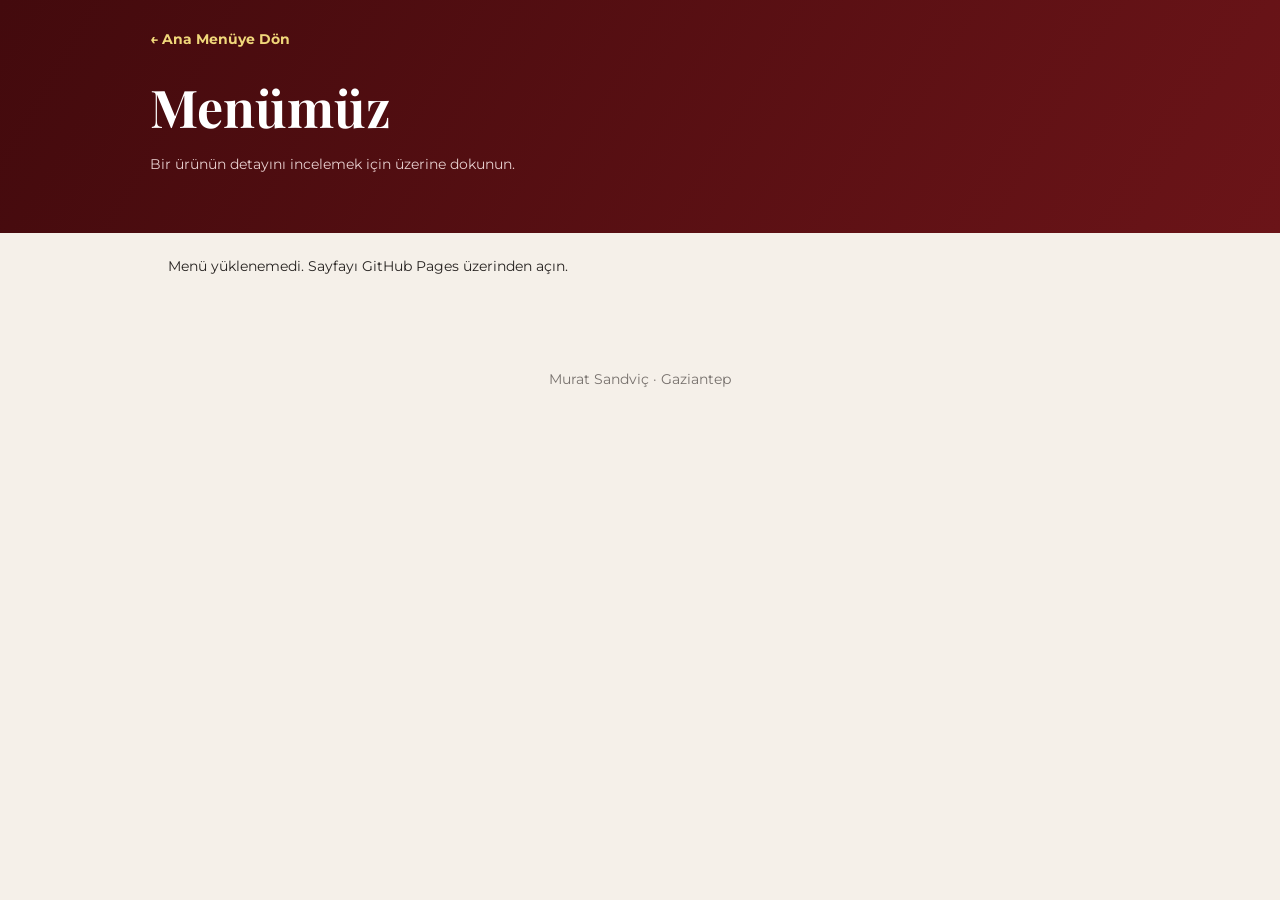
==== kategori.html @ 51e78edb "Create kategori.html" ====
<!doctype html><html lang="tr"><head><meta charset="utf-8"><meta name="viewport" content="width=device-width,initial-scale=1"><meta name="theme-color" content="#6b1418"><title>Murat Sandviç | Kategori</title><link href="https://fonts.googleapis.com/css2?family=Montserrat:wght@400;600;700;800&family=Playfair+Display:wght@700&display=swap" rel="stylesheet"><style>:root{--primary:#6b1418;--cream:#fdfbf7;--text:#272321;--muted:#77716d}*{box-sizing:border-box}body{margin:0;background:#f5f0e9;color:var(--text);font:14px Montserrat,sans-serif}header{background:linear-gradient(120deg,#430a0d,#6b1418);color:white;padding:30px 18px 46px}main,.inner{max-width:980px;margin:auto}main{padding:24px 18px 70px}a{color:inherit;text-decoration:none}.back{color:#f0d77a;font-weight:700}h1{font:700 clamp(32px,6vw,52px) 'Playfair Display',serif;margin:24px 0 0}.subtitle{color:#e7cece}.grid{display:grid;grid-template-columns:repeat(auto-fit,minmax(260px,1fr));gap:14px}.product{border:1px solid #ebdfd7;border-radius:17px;background:white;text-align:left;padding:22px;cursor:pointer;font:inherit;box-shadow:0 9px 25px #3511110b}.product:hover{transform:translateY(-2px);border-color:#6b1418}.product strong{color:#6b1418;display:block;font-size:16px;margin-bottom:9px}.product span{font-size:12px;color:#77716d;line-height:1.6}.product em{display:block;color:#6b1418;font-weight:800;font-style:normal;margin-top:14px}.badge{font-size:11px;color:#96731d;font-weight:800}footer{text-align:center;color:#77716d;padding:25px}</style><style>
.menu-card{cursor:pointer}.menu-card:focus-visible,.category-link:focus-visible{outline:3px solid var(--gold);outline-offset:3px}
.category-pages{display:flex;flex-wrap:wrap;gap:10px;margin:0 0 22px}.category-link{display:inline-flex;align-items:center;gap:10px;padding:12px 17px;background:white;border:1px solid #e7d9cc;border-radius:14px;color:var(--primary);font-weight:800;font-size:13px;box-shadow:0 6px 18px #4515150b}.category-link:hover{background:var(--primary);color:white}
.product-overlay{position:fixed;inset:0;z-index:9999;background:#16090bd1;display:none;align-items:center;justify-content:center;padding:18px;backdrop-filter:blur(5px)}.product-overlay.open{display:flex}.product-dialog{background:var(--cream);color:var(--text);width:min(580px,100%);max-height:90vh;overflow:auto;border-radius:24px;padding:clamp(22px,5vw,36px);box-shadow:0 28px 90px #0006;position:relative}.product-dialog h2{font:700 clamp(26px,5vw,38px) 'Playfair Display',serif;color:var(--primary);margin:14px 0}.product-dialog p{color:var(--muted);font-size:14px;line-height:1.8}.product-close{position:absolute;right:18px;top:18px;border:0;background:#eee1d8;border-radius:50%;height:36px;width:36px;cursor:pointer;font-size:24px}.product-dialog .detail-price{font-size:21px;color:var(--primary);font-weight:800;margin-top:18px}.video-box{margin-top:22px}.video-box h3{margin-bottom:12px;color:var(--primary);font-size:15px}.video-box video,.video-box iframe{width:100%;aspect-ratio:16/9;border:0;border-radius:14px;background:#140c0c}
</style></head><body><header><div class="inner"><a class="back" href="index.html#menu">← Ana Menüye Dön</a><h1 id="heading">Menümüz</h1><p class="subtitle">Bir ürünün detayını incelemek için üzerine dokunun.</p></div></header><main><div class="grid" id="products"></div></main><footer>Murat Sandviç · Gaziantep</footer><div class="product-overlay" id="productOverlay" role="presentation"><div class="product-dialog" role="dialog" aria-modal="true" aria-labelledby="detailTitle" tabindex="-1"><button class="product-close" id="productClose" aria-label="Kapat">×</button><span class="badge">MURAT SANDVİÇ</span><h2 id="detailTitle"></h2><p id="detailDescription"></p><div class="detail-price" id="detailPrice"></div><div class="video-box" id="detailVideo" hidden></div></div></div><script>
window.MURAT_VIDEOS = { /* Örnek: "italyan sandviç": "https://www.youtube.com/embed/VIDEO_ID" veya "videos/italyan.mp4" */ };
(function(){const overlay=document.getElementById('productOverlay');if(!overlay)return;const close=document.getElementById('productClose');const dialog=overlay.querySelector('.product-dialog');let previousFocus=null;
function openProduct(item){previousFocus=document.activeElement;document.getElementById('detailTitle').textContent=item.name||'';document.getElementById('detailDescription').textContent=item.description||'Ürün bilgisi yakında eklenecek.';document.getElementById('detailPrice').textContent=item.price||'';const box=document.getElementById('detailVideo');box.replaceChildren();const url=item.video||window.MURAT_VIDEOS[(item.name||'').toLocaleLowerCase('tr-TR')];box.hidden=!url;if(url){const title=document.createElement('h3');title.textContent='Ürün Videosu';box.append(title);if(/^https:\/\/(www\.)?(youtube\.com\/embed\/|youtube-nocookie\.com\/embed\/)/.test(url)){const frame=document.createElement('iframe');frame.src=url;frame.title='Ürün videosu';frame.allow='accelerometer; autoplay; encrypted-media; gyroscope; picture-in-picture';frame.allowFullscreen=true;frame.loading='lazy';box.append(frame)}else if(/^(videos\/|https:\/\/).+\.mp4(\?.*)?$/i.test(url)){const video=document.createElement('video');video.controls=true;video.preload='none';video.src=url;box.append(video)}else{box.hidden=true}}overlay.classList.add('open');document.body.style.overflow='hidden';dialog.focus()}
function hide(){overlay.classList.remove('open');document.body.style.overflow='';document.getElementById('detailVideo').replaceChildren();previousFocus?.focus()}
close.addEventListener('click',hide);overlay.addEventListener('click',e=>{if(e.target===overlay)hide()});document.addEventListener('keydown',e=>{if(!overlay.classList.contains('open'))return;if(e.key==='Escape')hide();if(e.key==='Tab'){const nodes=[...dialog.querySelectorAll('button,a,[tabindex]:not([tabindex="-1"]),video[controls]')];if(!nodes.length)return;const first=nodes[0],last=nodes[nodes.length-1];if(e.shiftKey&&document.activeElement===first){e.preventDefault();last.focus()}else if(!e.shiftKey&&document.activeElement===last){e.preventDefault();first.focus()}}});window.showMuratProduct=openProduct;
})();
</script><script>const names={sandvic:'Sandviçler',kahvalti:'Kahvaltı',tost:'Tostlar',icecek:'İçecekler'};const category=new URLSearchParams(location.search).get('tur');document.getElementById('heading').textContent=names[category]||'Menümüz';fetch('urunler.json').then(r=>{if(!r.ok)throw Error('Menü yüklenemedi');return r.json()}).then(items=>{const grid=document.getElementById('products');const filtered=items.filter(i=>!names[category]||i.category===category);filtered.forEach(item=>{const btn=document.createElement('button');btn.className='product';const name=document.createElement('strong');name.textContent=item.name;const desc=document.createElement('span');desc.textContent=item.description;const price=document.createElement('em');price.textContent=item.price;btn.append(name,desc,price);btn.addEventListener('click',()=>showMuratProduct(item));grid.append(btn)})}).catch(()=>document.getElementById('products').textContent='Menü yüklenemedi. Sayfayı GitHub Pages üzerinden açın.');</script></body></html>
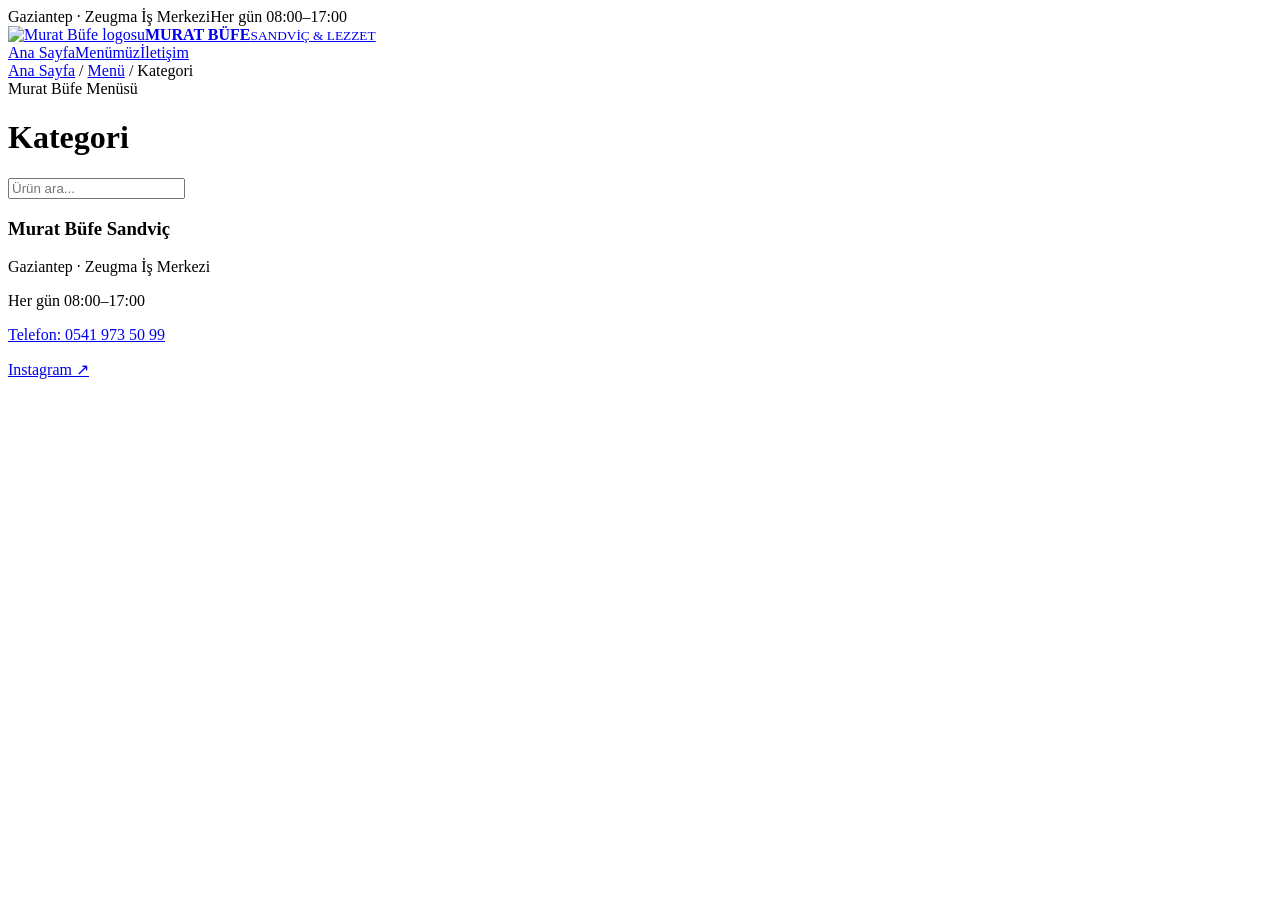
==== commit f2f7818f: "Update kategori.html" ====
--- a/kategori.html
+++ b/kategori.html
@@ -1,12 +1 @@
-<!doctype html><html lang="tr"><head><meta charset="utf-8"><meta name="viewport" content="width=device-width,initial-scale=1"><meta name="theme-color" content="#6b1418"><title>Murat Sandviç | Kategori</title><link href="https://fonts.googleapis.com/css2?family=Montserrat:wght@400;600;700;800&family=Playfair+Display:wght@700&display=swap" rel="stylesheet"><style>:root{--primary:#6b1418;--cream:#fdfbf7;--text:#272321;--muted:#77716d}*{box-sizing:border-box}body{margin:0;background:#f5f0e9;color:var(--text);font:14px Montserrat,sans-serif}header{background:linear-gradient(120deg,#430a0d,#6b1418);color:white;padding:30px 18px 46px}main,.inner{max-width:980px;margin:auto}main{padding:24px 18px 70px}a{color:inherit;text-decoration:none}.back{color:#f0d77a;font-weight:700}h1{font:700 clamp(32px,6vw,52px) 'Playfair Display',serif;margin:24px 0 0}.subtitle{color:#e7cece}.grid{display:grid;grid-template-columns:repeat(auto-fit,minmax(260px,1fr));gap:14px}.product{border:1px solid #ebdfd7;border-radius:17px;background:white;text-align:left;padding:22px;cursor:pointer;font:inherit;box-shadow:0 9px 25px #3511110b}.product:hover{transform:translateY(-2px);border-color:#6b1418}.product strong{color:#6b1418;display:block;font-size:16px;margin-bottom:9px}.product span{font-size:12px;color:#77716d;line-height:1.6}.product em{display:block;color:#6b1418;font-weight:800;font-style:normal;margin-top:14px}.badge{font-size:11px;color:#96731d;font-weight:800}footer{text-align:center;color:#77716d;padding:25px}</style><style>
-.menu-card{cursor:pointer}.menu-card:focus-visible,.category-link:focus-visible{outline:3px solid var(--gold);outline-offset:3px}
-.category-pages{display:flex;flex-wrap:wrap;gap:10px;margin:0 0 22px}.category-link{display:inline-flex;align-items:center;gap:10px;padding:12px 17px;background:white;border:1px solid #e7d9cc;border-radius:14px;color:var(--primary);font-weight:800;font-size:13px;box-shadow:0 6px 18px #4515150b}.category-link:hover{background:var(--primary);color:white}
-.product-overlay{position:fixed;inset:0;z-index:9999;background:#16090bd1;display:none;align-items:center;justify-content:center;padding:18px;backdrop-filter:blur(5px)}.product-overlay.open{display:flex}.product-dialog{background:var(--cream);color:var(--text);width:min(580px,100%);max-height:90vh;overflow:auto;border-radius:24px;padding:clamp(22px,5vw,36px);box-shadow:0 28px 90px #0006;position:relative}.product-dialog h2{font:700 clamp(26px,5vw,38px) 'Playfair Display',serif;color:var(--primary);margin:14px 0}.product-dialog p{color:var(--muted);font-size:14px;line-height:1.8}.product-close{position:absolute;right:18px;top:18px;border:0;background:#eee1d8;border-radius:50%;height:36px;width:36px;cursor:pointer;font-size:24px}.product-dialog .detail-price{font-size:21px;color:var(--primary);font-weight:800;margin-top:18px}.video-box{margin-top:22px}.video-box h3{margin-bottom:12px;color:var(--primary);font-size:15px}.video-box video,.video-box iframe{width:100%;aspect-ratio:16/9;border:0;border-radius:14px;background:#140c0c}
-</style></head><body><header><div class="inner"><a class="back" href="index.html#menu">← Ana Menüye Dön</a><h1 id="heading">Menümüz</h1><p class="subtitle">Bir ürünün detayını incelemek için üzerine dokunun.</p></div></header><main><div class="grid" id="products"></div></main><footer>Murat Sandviç · Gaziantep</footer><div class="product-overlay" id="productOverlay" role="presentation"><div class="product-dialog" role="dialog" aria-modal="true" aria-labelledby="detailTitle" tabindex="-1"><button class="product-close" id="productClose" aria-label="Kapat">×</button><span class="badge">MURAT SANDVİÇ</span><h2 id="detailTitle"></h2><p id="detailDescription"></p><div class="detail-price" id="detailPrice"></div><div class="video-box" id="detailVideo" hidden></div></div></div><script>
-window.MURAT_VIDEOS = { /* Örnek: "italyan sandviç": "https://www.youtube.com/embed/VIDEO_ID" veya "videos/italyan.mp4" */ };
-(function(){const overlay=document.getElementById('productOverlay');if(!overlay)return;const close=document.getElementById('productClose');const dialog=overlay.querySelector('.product-dialog');let previousFocus=null;
-function openProduct(item){previousFocus=document.activeElement;document.getElementById('detailTitle').textContent=item.name||'';document.getElementById('detailDescription').textContent=item.description||'Ürün bilgisi yakında eklenecek.';document.getElementById('detailPrice').textContent=item.price||'';const box=document.getElementById('detailVideo');box.replaceChildren();const url=item.video||window.MURAT_VIDEOS[(item.name||'').toLocaleLowerCase('tr-TR')];box.hidden=!url;if(url){const title=document.createElement('h3');title.textContent='Ürün Videosu';box.append(title);if(/^https:\/\/(www\.)?(youtube\.com\/embed\/|youtube-nocookie\.com\/embed\/)/.test(url)){const frame=document.createElement('iframe');frame.src=url;frame.title='Ürün videosu';frame.allow='accelerometer; autoplay; encrypted-media; gyroscope; picture-in-picture';frame.allowFullscreen=true;frame.loading='lazy';box.append(frame)}else if(/^(videos\/|https:\/\/).+\.mp4(\?.*)?$/i.test(url)){const video=document.createElement('video');video.controls=true;video.preload='none';video.src=url;box.append(video)}else{box.hidden=true}}overlay.classList.add('open');document.body.style.overflow='hidden';dialog.focus()}
-function hide(){overlay.classList.remove('open');document.body.style.overflow='';document.getElementById('detailVideo').replaceChildren();previousFocus?.focus()}
-close.addEventListener('click',hide);overlay.addEventListener('click',e=>{if(e.target===overlay)hide()});document.addEventListener('keydown',e=>{if(!overlay.classList.contains('open'))return;if(e.key==='Escape')hide();if(e.key==='Tab'){const nodes=[...dialog.querySelectorAll('button,a,[tabindex]:not([tabindex="-1"]),video[controls]')];if(!nodes.length)return;const first=nodes[0],last=nodes[nodes.length-1];if(e.shiftKey&&document.activeElement===first){e.preventDefault();last.focus()}else if(!e.shiftKey&&document.activeElement===last){e.preventDefault();first.focus()}}});window.showMuratProduct=openProduct;
-})();
-</script><script>const names={sandvic:'Sandviçler',kahvalti:'Kahvaltı',tost:'Tostlar',icecek:'İçecekler'};const category=new URLSearchParams(location.search).get('tur');document.getElementById('heading').textContent=names[category]||'Menümüz';fetch('urunler.json').then(r=>{if(!r.ok)throw Error('Menü yüklenemedi');return r.json()}).then(items=>{const grid=document.getElementById('products');const filtered=items.filter(i=>!names[category]||i.category===category);filtered.forEach(item=>{const btn=document.createElement('button');btn.className='product';const name=document.createElement('strong');name.textContent=item.name;const desc=document.createElement('span');desc.textContent=item.description;const price=document.createElement('em');price.textContent=item.price;btn.append(name,desc,price);btn.addEventListener('click',()=>showMuratProduct(item));grid.append(btn)})}).catch(()=>document.getElementById('products').textContent='Menü yüklenemedi. Sayfayı GitHub Pages üzerinden açın.');</script></body></html>
+<!doctype html><html lang="tr"><head><meta charset="utf-8"><meta name="viewport" content="width=device-width,initial-scale=1"><meta name="theme-color" content="#65151b"><meta name="description" content="Murat Büfe Sandviç Gaziantep dijital menü"><title>Kategori | Murat Büfe</title><link rel="stylesheet" href="style.css"></head><body data-page="category"><div class="top"><div class="wrap"><span>Gaziantep · Zeugma İş Merkezi</span><span>Her gün 08:00–17:00</span></div></div><header class="header"><nav class="wrap nav"><a class="brand" href="index.html"><img src="assets/logo.jpg" alt="Murat Büfe logosu"><span><strong>MURAT BÜFE</strong><small>SANDVİÇ & LEZZET</small></span></a><div class="links"><a href="index.html">Ana Sayfa</a><a href="menu.html">Menümüz</a><a href="index.html#iletisim">İletişim</a></div></nav></header><main class="wrap"><div class="crumb"><a href="index.html">Ana Sayfa</a> / <a href="menu.html">Menü</a> / Kategori</div><div class="pagehead"><span class="eyebrow">Murat Büfe Menüsü</span><h1 id="catname">Kategori</h1><p class="lead" id="catdesc"></p></div><input class="search" id="search" type="search" placeholder="Ürün ara..." aria-label="Ürün ara"><div class="products" id="content"></div></main><footer class="footer" id="iletisim"><div class="wrap footgrid"><div><h3>Murat Büfe Sandviç</h3><p>Gaziantep · Zeugma İş Merkezi</p><p>Her gün 08:00–17:00</p></div><div><p><a href="tel:+905419735099">Telefon: 0541 973 50 99</a></p><p><a href="https://www.instagram.com/muratbufesandvic/" target="_blank" rel="noopener">Instagram ↗</a></p></div></div></footer><script defer src="app.js"></script></body></html>
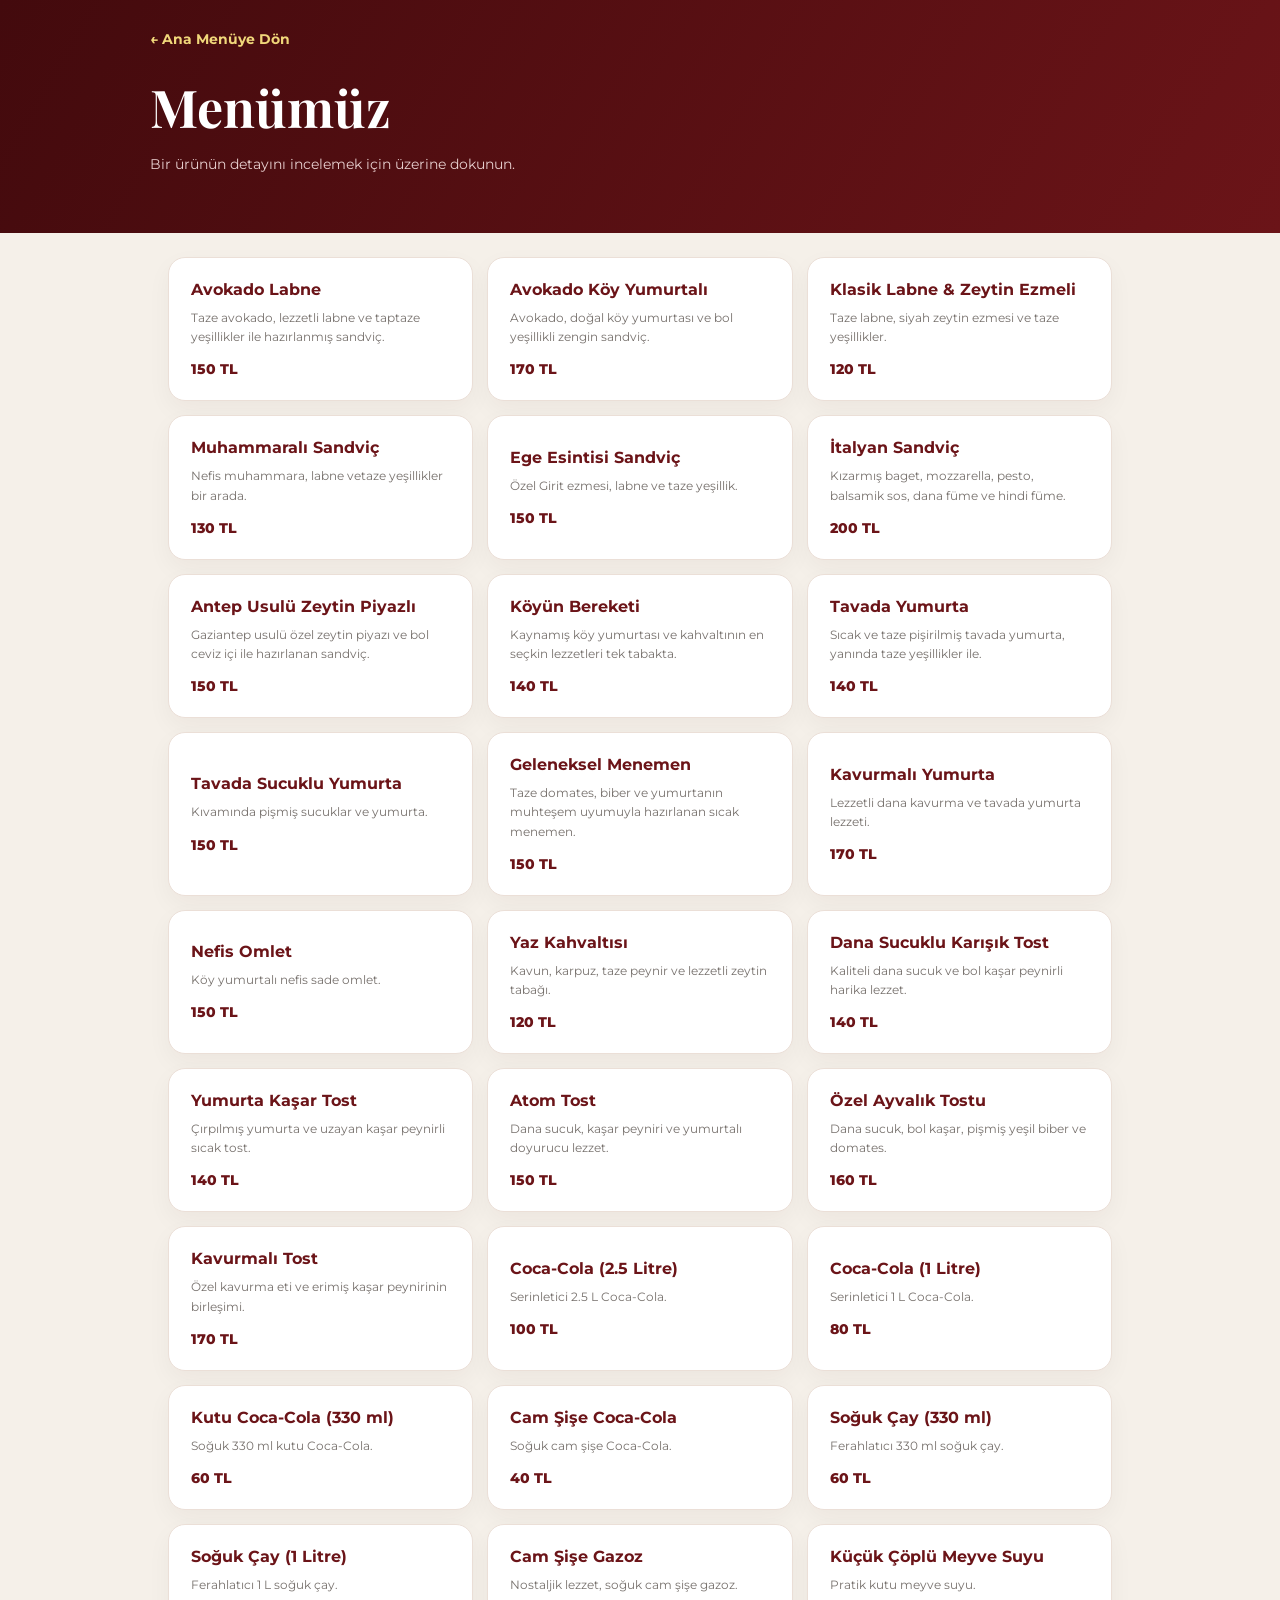
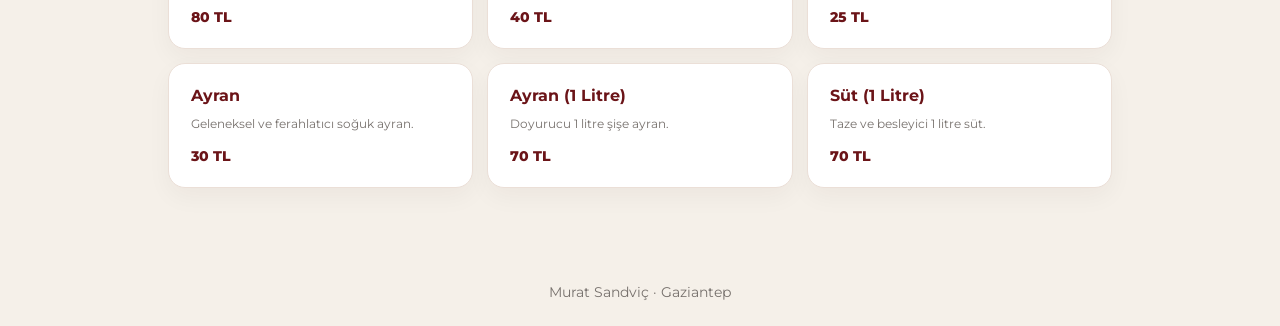
==== commit a199b1aa: "Update kategori.html" ====
--- a/kategori.html
+++ b/kategori.html
@@ -1 +1,12 @@
-<!doctype html><html lang="tr"><head><meta charset="utf-8"><meta name="viewport" content="width=device-width,initial-scale=1"><meta name="theme-color" content="#65151b"><meta name="description" content="Murat Büfe Sandviç Gaziantep dijital menü"><title>Kategori | Murat Büfe</title><link rel="stylesheet" href="style.css"></head><body data-page="category"><div class="top"><div class="wrap"><span>Gaziantep · Zeugma İş Merkezi</span><span>Her gün 08:00–17:00</span></div></div><header class="header"><nav class="wrap nav"><a class="brand" href="index.html"><img src="assets/logo.jpg" alt="Murat Büfe logosu"><span><strong>MURAT BÜFE</strong><small>SANDVİÇ & LEZZET</small></span></a><div class="links"><a href="index.html">Ana Sayfa</a><a href="menu.html">Menümüz</a><a href="index.html#iletisim">İletişim</a></div></nav></header><main class="wrap"><div class="crumb"><a href="index.html">Ana Sayfa</a> / <a href="menu.html">Menü</a> / Kategori</div><div class="pagehead"><span class="eyebrow">Murat Büfe Menüsü</span><h1 id="catname">Kategori</h1><p class="lead" id="catdesc"></p></div><input class="search" id="search" type="search" placeholder="Ürün ara..." aria-label="Ürün ara"><div class="products" id="content"></div></main><footer class="footer" id="iletisim"><div class="wrap footgrid"><div><h3>Murat Büfe Sandviç</h3><p>Gaziantep · Zeugma İş Merkezi</p><p>Her gün 08:00–17:00</p></div><div><p><a href="tel:+905419735099">Telefon: 0541 973 50 99</a></p><p><a href="https://www.instagram.com/muratbufesandvic/" target="_blank" rel="noopener">Instagram ↗</a></p></div></div></footer><script defer src="app.js"></script></body></html>
+<!doctype html><html lang="tr"><head><meta charset="utf-8"><meta name="viewport" content="width=device-width,initial-scale=1"><meta name="theme-color" content="#6b1418"><title>Murat Sandviç | Kategori</title><link href="https://fonts.googleapis.com/css2?family=Montserrat:wght@400;600;700;800&family=Playfair+Display:wght@700&display=swap" rel="stylesheet"><style>:root{--primary:#6b1418;--cream:#fdfbf7;--text:#272321;--muted:#77716d}*{box-sizing:border-box}body{margin:0;background:#f5f0e9;color:var(--text);font:14px Montserrat,sans-serif}header{background:linear-gradient(120deg,#430a0d,#6b1418);color:white;padding:30px 18px 46px}main,.inner{max-width:980px;margin:auto}main{padding:24px 18px 70px}a{color:inherit;text-decoration:none}.back{color:#f0d77a;font-weight:700}h1{font:700 clamp(32px,6vw,52px) 'Playfair Display',serif;margin:24px 0 0}.subtitle{color:#e7cece}.grid{display:grid;grid-template-columns:repeat(auto-fit,minmax(260px,1fr));gap:14px}.product{border:1px solid #ebdfd7;border-radius:17px;background:white;text-align:left;padding:22px;cursor:pointer;font:inherit;box-shadow:0 9px 25px #3511110b}.product:hover{transform:translateY(-2px);border-color:#6b1418}.product strong{color:#6b1418;display:block;font-size:16px;margin-bottom:9px}.product span{font-size:12px;color:#77716d;line-height:1.6}.product em{display:block;color:#6b1418;font-weight:800;font-style:normal;margin-top:14px}.badge{font-size:11px;color:#96731d;font-weight:800}footer{text-align:center;color:#77716d;padding:25px}</style><style>
+.menu-card{cursor:pointer}.menu-card:focus-visible,.category-link:focus-visible{outline:3px solid var(--gold);outline-offset:3px}
+.category-pages{display:flex;flex-wrap:wrap;gap:10px;margin:0 0 22px}.category-link{display:inline-flex;align-items:center;gap:10px;padding:12px 17px;background:white;border:1px solid #e7d9cc;border-radius:14px;color:var(--primary);font-weight:800;font-size:13px;box-shadow:0 6px 18px #4515150b}.category-link:hover{background:var(--primary);color:white}
+.product-overlay{position:fixed;inset:0;z-index:9999;background:#16090bd1;display:none;align-items:center;justify-content:center;padding:18px;backdrop-filter:blur(5px)}.product-overlay.open{display:flex}.product-dialog{background:var(--cream);color:var(--text);width:min(580px,100%);max-height:90vh;overflow:auto;border-radius:24px;padding:clamp(22px,5vw,36px);box-shadow:0 28px 90px #0006;position:relative}.product-dialog h2{font:700 clamp(26px,5vw,38px) 'Playfair Display',serif;color:var(--primary);margin:14px 0}.product-dialog p{color:var(--muted);font-size:14px;line-height:1.8}.product-close{position:absolute;right:18px;top:18px;border:0;background:#eee1d8;border-radius:50%;height:36px;width:36px;cursor:pointer;font-size:24px}.product-dialog .detail-price{font-size:21px;color:var(--primary);font-weight:800;margin-top:18px}.video-box{margin-top:22px}.video-box h3{margin-bottom:12px;color:var(--primary);font-size:15px}.video-box video,.video-box iframe{width:100%;aspect-ratio:16/9;border:0;border-radius:14px;background:#140c0c}
+</style></head><body><header><div class="inner"><a class="back" href="index.html#menu">← Ana Menüye Dön</a><h1 id="heading">Menümüz</h1><p class="subtitle">Bir ürünün detayını incelemek için üzerine dokunun.</p></div></header><main><div class="grid" id="products"></div></main><footer>Murat Sandviç · Gaziantep</footer><div class="product-overlay" id="productOverlay" role="presentation"><div class="product-dialog" role="dialog" aria-modal="true" aria-labelledby="detailTitle" tabindex="-1"><button class="product-close" id="productClose" aria-label="Kapat">×</button><span class="badge">MURAT SANDVİÇ</span><h2 id="detailTitle"></h2><p id="detailDescription"></p><div class="detail-price" id="detailPrice"></div><div class="video-box" id="detailVideo" hidden></div></div></div><script>
+window.MURAT_VIDEOS = { /* Örnek: "italyan sandviç": "https://www.youtube.com/embed/VIDEO_ID" veya "videos/italyan.mp4" */ };
+(function(){const overlay=document.getElementById('productOverlay');if(!overlay)return;const close=document.getElementById('productClose');const dialog=overlay.querySelector('.product-dialog');let previousFocus=null;
+function openProduct(item){previousFocus=document.activeElement;document.getElementById('detailTitle').textContent=item.name||'';document.getElementById('detailDescription').textContent=item.description||'Ürün bilgisi yakında eklenecek.';document.getElementById('detailPrice').textContent=item.price||'';const box=document.getElementById('detailVideo');box.replaceChildren();const url=item.video||window.MURAT_VIDEOS[(item.name||'').toLocaleLowerCase('tr-TR')];box.hidden=!url;if(url){const title=document.createElement('h3');title.textContent='Ürün Videosu';box.append(title);if(/^https:\/\/(www\.)?(youtube\.com\/embed\/|youtube-nocookie\.com\/embed\/)/.test(url)){const frame=document.createElement('iframe');frame.src=url;frame.title='Ürün videosu';frame.allow='accelerometer; autoplay; encrypted-media; gyroscope; picture-in-picture';frame.allowFullscreen=true;frame.loading='lazy';box.append(frame)}else if(/^(videos\/|https:\/\/).+\.mp4(\?.*)?$/i.test(url)){const video=document.createElement('video');video.controls=true;video.preload='none';video.src=url;box.append(video)}else{box.hidden=true}}overlay.classList.add('open');document.body.style.overflow='hidden';dialog.focus()}
+function hide(){overlay.classList.remove('open');document.body.style.overflow='';document.getElementById('detailVideo').replaceChildren();previousFocus?.focus()}
+close.addEventListener('click',hide);overlay.addEventListener('click',e=>{if(e.target===overlay)hide()});document.addEventListener('keydown',e=>{if(!overlay.classList.contains('open'))return;if(e.key==='Escape')hide();if(e.key==='Tab'){const nodes=[...dialog.querySelectorAll('button,a,[tabindex]:not([tabindex="-1"]),video[controls]')];if(!nodes.length)return;const first=nodes[0],last=nodes[nodes.length-1];if(e.shiftKey&&document.activeElement===first){e.preventDefault();last.focus()}else if(!e.shiftKey&&document.activeElement===last){e.preventDefault();first.focus()}}});window.showMuratProduct=openProduct;
+})();
+</script><script>const names={sandvic:'Sandviçler',kahvalti:'Kahvaltı',tost:'Tostlar',icecek:'İçecekler'};const category=new URLSearchParams(location.search).get('tur');document.getElementById('heading').textContent=names[category]||'Menümüz';fetch('urunler.json').then(r=>{if(!r.ok)throw Error('Menü yüklenemedi');return r.json()}).then(items=>{const grid=document.getElementById('products');const filtered=items.filter(i=>!names[category]||i.category===category);filtered.forEach(item=>{const btn=document.createElement('button');btn.className='product';const name=document.createElement('strong');name.textContent=item.name;const desc=document.createElement('span');desc.textContent=item.description;const price=document.createElement('em');price.textContent=item.price;btn.append(name,desc,price);btn.addEventListener('click',()=>showMuratProduct(item));grid.append(btn)})}).catch(()=>document.getElementById('products').textContent='Menü yüklenemedi. Sayfayı GitHub Pages üzerinden açın.');</script></body></html>
